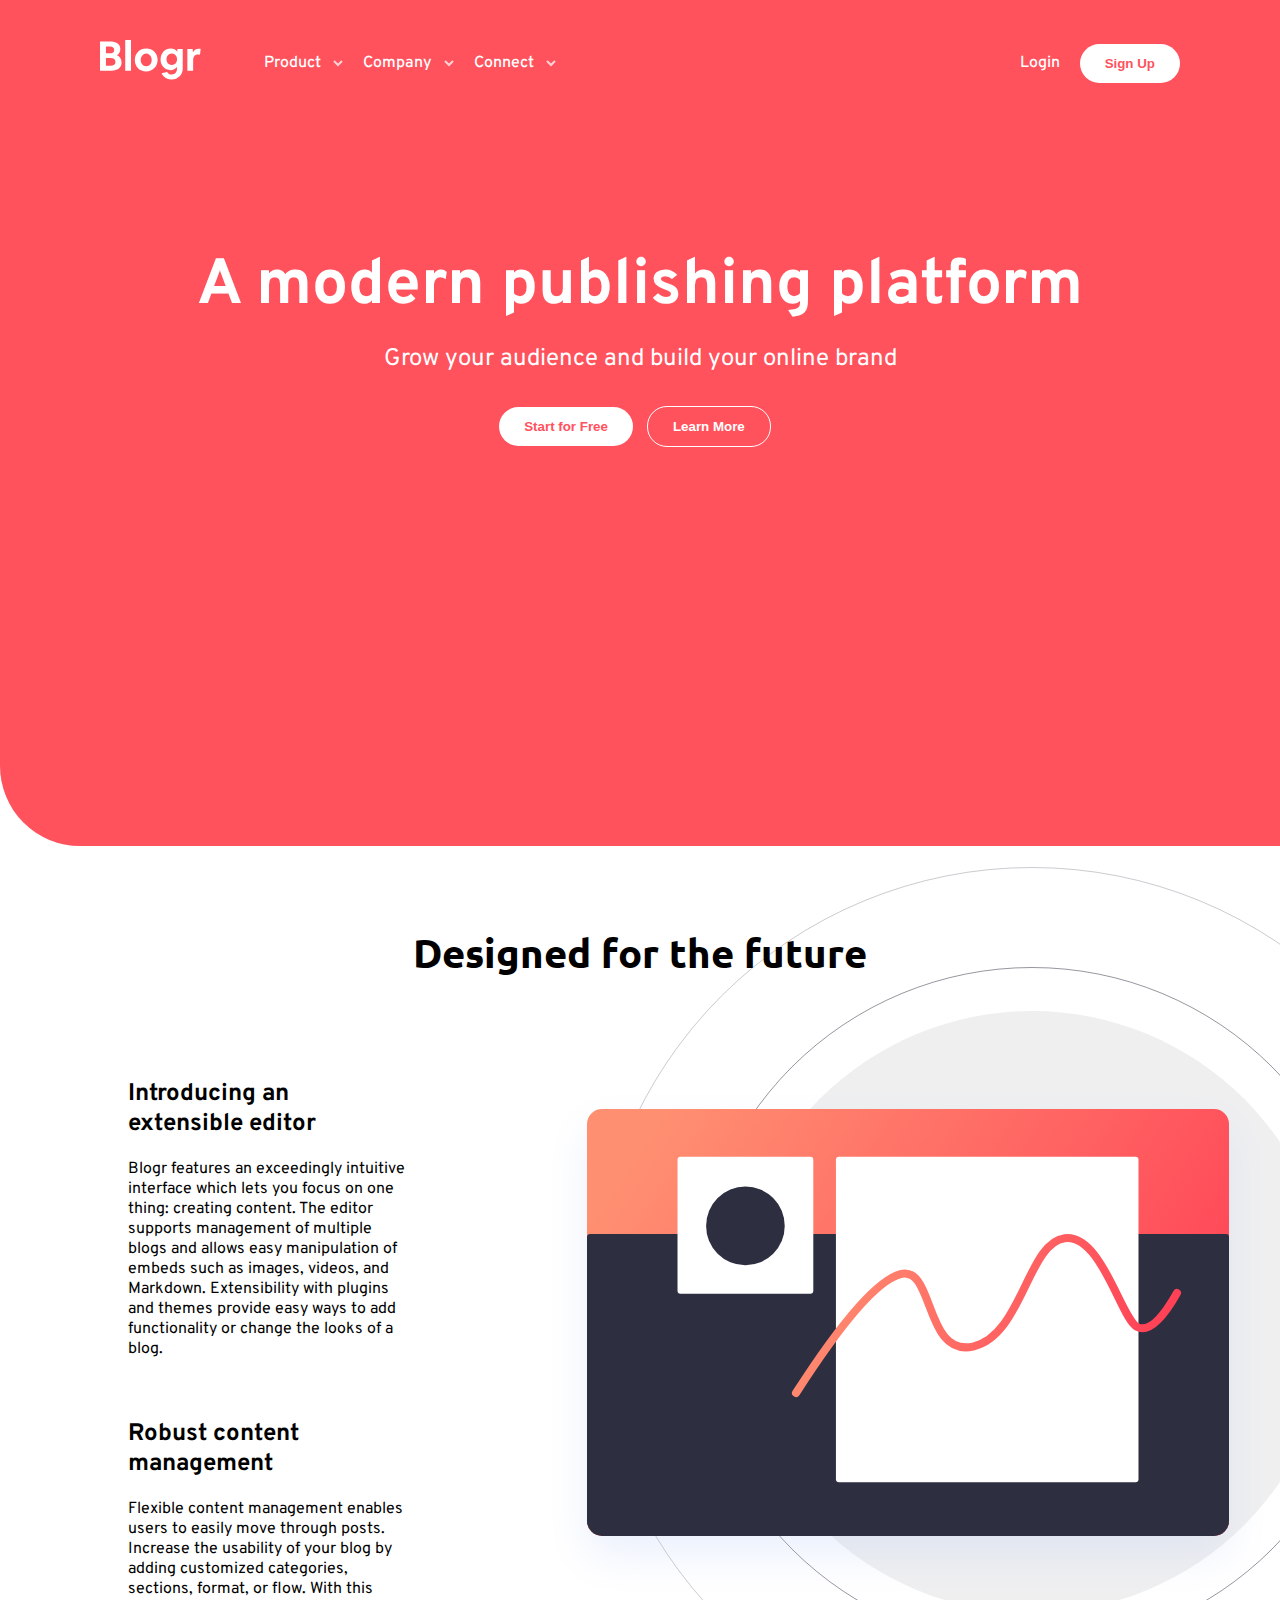
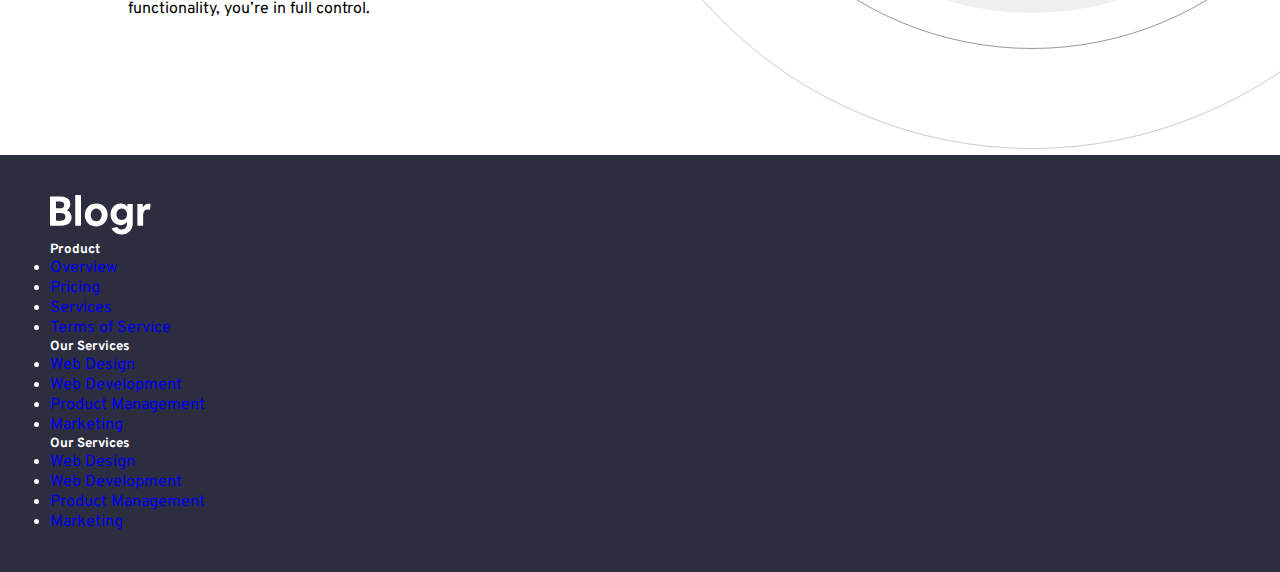
==== home.html @ 07441220 "Initial commit" ====
<!DOCTYPE html>
<html lang="en">

<head>
    <meta charset="UTF-8">
    <meta name="viewport" content="width=device-width, initial-scale=1.0">
    <title>Document</title>
    <link rel="stylesheet" href="style.css">
</head>

<body>

    <div class="hero-img">

        <!-- Navbar  -->
        <header class="header">
            <nav class="container">
                <div class="nav">
                    <!-- logo -->
                    <div class="logo">
                        <img src="./images/logo.svg" alt="Logo" class="logo-img">
                    </div>

                    <!-- Navigation links -->
                    <div class="nav-links">
                        <ul class="nav-list">
                            <li class="nav-item">Product <img src="./images/icon-arrow-light.svg" alt="Arrow"></li>
                            <li class="nav-item">Company <img src="./images/icon-arrow-light.svg" alt="Arrow"></li>
                            <li class="nav-item">Connect <img src="./images/icon-arrow-light.svg" alt="Arrow"></li>
                        </ul>
                    </div>

                    <!-- Auth button -->
                    <div class="auth-btn">
                        <p class="login-text">Login</p>
                        <button class="btn" type="submit">Sign Up</button>
                    </div>
                </div>
            </nav>
        </header>

        <!-- Hero Section -->
        <section class="section">
            <div class="hero">
                <div class="container">
                    <div class="hero-part">
                        <h1> A modern publishing platform</h1>
                        <p>Grow your audience and build your online brand</p>
                    </div>
                    <div class="btn-hero">
                        <button class="btn" type="submit">Start for Free</button>
                        <button class="btn-learn" type="submit">Learn More</button>
                    </div>
                </div>
            </div>
        </section>
    </div>

    <!-- Design Section -->
    <section class="section">
        <div class="design">
            <div class="">
                <div class="design-main">
                    <h1>Designed for the future</h1>
                    <div class="design-part">
                        <div class="design-left">
                            <h2>Introducing an extensible editor</h2>
                            <p> Blogr features an exceedingly intuitive interface which lets you focus on one thing:
                                creating content.
                                The editor supports management of multiple blogs and allows easy manipulation of embeds
                                such
                                as images,
                                videos, and Markdown. Extensibility with plugins and themes provide easy ways to add
                                functionality or
                                change the looks of a blog.</p>
                            <br>
                            <br>
                            <h2>Robust content management</h2>
                            <p>Flexible content management enables users to easily move through posts. Increase the
                                usability of your blog
                                by adding customized categories, sections, format, or flow. With this functionality,
                                you’re
                                in full control.</p>
                        </div>

                        <div class="design-right">
                            <img src="./images/illustration-editor-desktop.svg" alt="">
                        </div>
                    </div>
                </div>
            </div>
        </div>
    </section>


    <!-- footer section -->
    <footer class="footer">
        <div class="container">
          <div class="row">
            <div class="footer-brand">
              <a class="navbar-brand text-white" href="#"><img src="./images/logo.svg" alt="Logo"></a>
            </div>
      
            <div class="footer-links">
              <h5 class="footer-title">Product</h5>
              <ul class="footer-list">
                <li><a href="#" class="footer-link">Overview</a></li>
                <li><a href="#" class="footer-link">Pricing</a></li>
                <li><a href="#" class="footer-link">Services</a></li>
                <li><a href="#" class="footer-link">Terms of Service</a></li>
              </ul>
            </div>
      
            <div class="footer-services">
              <h5 class="footer-title">Our Services</h5>
              <ul class="footer-list">
                <li><a href="#" class="footer-link">Web Design</a></li>
                <li><a href="#" class="footer-link">Web Development</a></li>
                <li><a href="#" class="footer-link">Product Management</a></li>
                <li><a href="#" class="footer-link">Marketing</a></li>
              </ul>
            </div>

            <div class="footer-services">
                <h5 class="footer-title">Our Services</h5>
                <ul class="footer-list">
                  <li><a href="#" class="footer-link">Web Design</a></li>
                  <li><a href="#" class="footer-link">Web Development</a></li>
                  <li><a href="#" class="footer-link">Product Management</a></li>
                  <li><a href="#" class="footer-link">Marketing</a></li>
                </ul>
              </div>
      
          </div>
        </div>
      </footer>
      

</body>

</html>
---- style.css ----
@import url('https://fonts.googleapis.com/css2?family=Overpass:ital,wght@0,100..900;1,100..900&family=Ubuntu:ital,wght@0,300;0,400;0,500;0,700;1,300;1,400;1,500;1,700&display=swap');

* {
    margin: 0;
    padding: 0;
    box-sizing: border-box;
}

:root {

    /* font family */
    --primary-font: "Overpass", serif;
    --secondary-font: "Ubuntu", serif;

    /* Primary colors   */
    --primary-light-red: hsl(356, 100%, 66%);
    /* Light red (CTA text) */
    --secondary-red: hsl(355, 100%, 74%);
    /* Very light red (CTA hover background) */
    --dark-blue: hsl(208, 49%, 24%);
    /* Very dark blue (headings) */

    /* Neutral colors */
    --neutral-white: hsl(0, 0%, 100%);
    /* White (text) */
    --grayish-blue: hsl(240, 2%, 79%);
    /* Grayish blue (footer text) */
    --dark-grayish-blue: hsl(207, 13%, 34%);
    /* Very dark grayish blue (body copy)  */
    --dark-black-blue: hsl(240, 10%, 16%);
    /* Very dark black blue (footer background) */

    /* colors */
    /* Background gradient - Intro/CTA mobile nav */
    --gradient-red: hsl(13, 100%, 72%);
    /* Very light red */
    --gradiant-light-red: hsl(353, 100%, 62%);
    /* Light red */

    /* Background gradient - body */
    --bg-gradiant-gray-blue: hsl(237, 17%, 21%);
    /* Very dark gray blue */
    --bg-gradiant-desaturated-blue: hsl(237, 23%, 32%);
    /* Very dark desaturated blue */

}

html,
body {
    font-family: var(--primary-font);
}

.hero-img {
    background-image: url(./images/bg-pattern-intro-desktop.svg);
    background-repeat: no-repeat;
    background-position: center;
    background-size: cover;
}

.header {
    background-color: var(--primary-light-red);
}

.container {
    padding: 40px 50px;
}


.nav {
    display: flex;
    justify-content: space-between;
    align-items: center;
    padding: 0 50px;
}


.logo-img {
    height: 40px;
}


.nav-links {
    display: flex;
    align-items: center;
    margin-left: -25rem;
}

.nav-list {
    display: flex;
    list-style: none;
    gap: 20px;
    color: var(--neutral-white);
}

.nav-item {
    position: relative;
    font-size: 16px;
    font-weight: 500;
    cursor: pointer;
    padding: 10px 0;
}

.nav-item img {
    margin-left: 8px;
    transition: transform 0.3s ease;
}

.nav-item:hover img {
    transform: rotate(180deg);
}

.nav-item:hover {
    color: var(--secondary-red);
}


.auth-btn {
    display: flex;
    align-items: center;
    gap: 20px;
}

.login-text {
    font-size: 1rem;
    font-weight: 500;
    cursor: pointer;
    color: var(--neutral-white);
}

.btn {
    padding: 12px 25px;
    background-color: var(--neutral-white);
    color: var(--primary-light-red);
    border: none;
    border-radius: 20px;
    font-weight: 600;
    cursor: pointer;
    transition: background-color 0.3s ease;
}

.btn:hover {
    background-color: var(--secondary-red);
}


/* Hero section */

.hero {
    width: 100vw;
    height: 80vh;
    background-color: var(--primary-light-red);
    padding-top: 5rem;
    border-bottom-left-radius: 5rem;
    text-align: center;
}

.hero-part {
    color: var(--neutral-white);
}

.hero-part h1 {
    font-size: 4rem;
}

.hero-part p {
    margin-top: 1rem;
    font-size: 1.5rem;
}

.btn-hero {
    margin-top: 2rem;
}

.btn-learn {
    padding: 12px 25px;
    margin: 0 10px;
    background-color: var(--primary-light-red);
    color: var(--neutral-white);
    border: 1px solid var(--neutral-white);
    border-radius: 20px;
    font-weight: 600;
    cursor: pointer;
    transition: background-color 0.3s ease;
}

.btn-learn:hover {
    background-color: var(--neutral-white);
    color: var(--primary-light-red);
}



/* Design Section  */

.design-main {
    position: relative;
}

.design-main h1 {
    text-align: center;
    font-family: var(--secondary-font);
    margin-top: 5rem;
    font-size: 2.5rem;
}

.design-part {
    display: flex;
    gap: 10px;
}

.design-left {
    padding: 0 8rem;
    margin-top: 5rem;
}

.design-left h2 {
    margin: 20px 0;
}



.design-right img {
    max-width: 100vw;
    max-height: 100vh;
    margin-top: -7rem;
    margin-right: -12rem;
}

.footer{
    color: var(--neutral-white);
    background-color: var(--bg-gradiant-gray-blue);
}

.footer-link {
    transition: color 0.3s ease;
    text-decoration: none;
}

.footer-link:hover {
    /* color: blueviolet; */
    text-decoration: underline;
    font-weight: 700;
}


.social-icon {
    font-size: 1.5rem;
    transition: transform 0.3s ease-in-out;
}

.social-icon:hover {
    color: blueviolet;
    transform: scale(1.1);
}

@media (max-width:1100px) {
    .nav-links {
        margin-left: -5rem;
    }

}

@media (max-width: 768px) {
    .nav {
        flex-direction: column;
        align-items: flex-start;
        padding: 20px;
    }

    .nav-list {
        flex-direction: column;
        gap: 10px;
        margin-bottom: 20px;
    }

    .nav-links {
        margin-left: 0;
    }

    .auth-btn {
        width: 100%;
        justify-content: space-between;
        margin-top: 20px;
    }

    .btn {
        width: 100%;
        padding: 12px 0;
    }
}
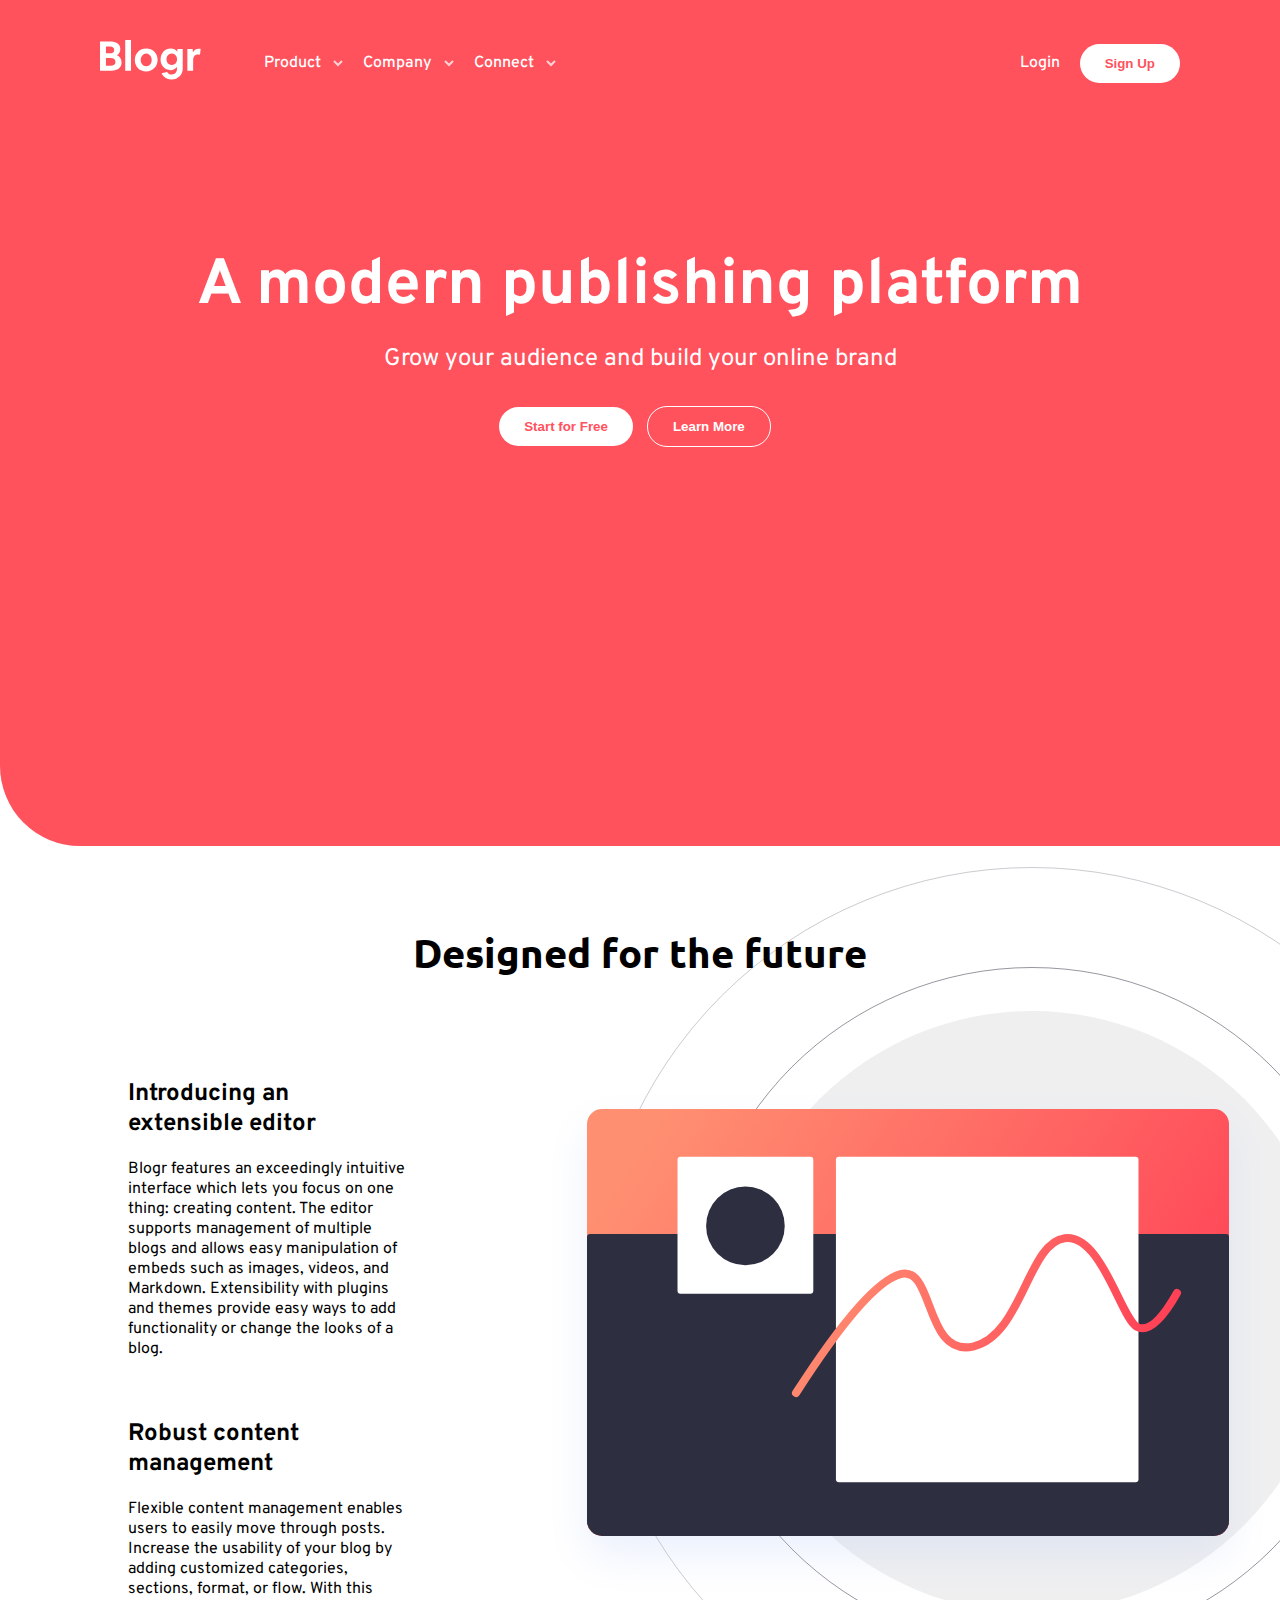
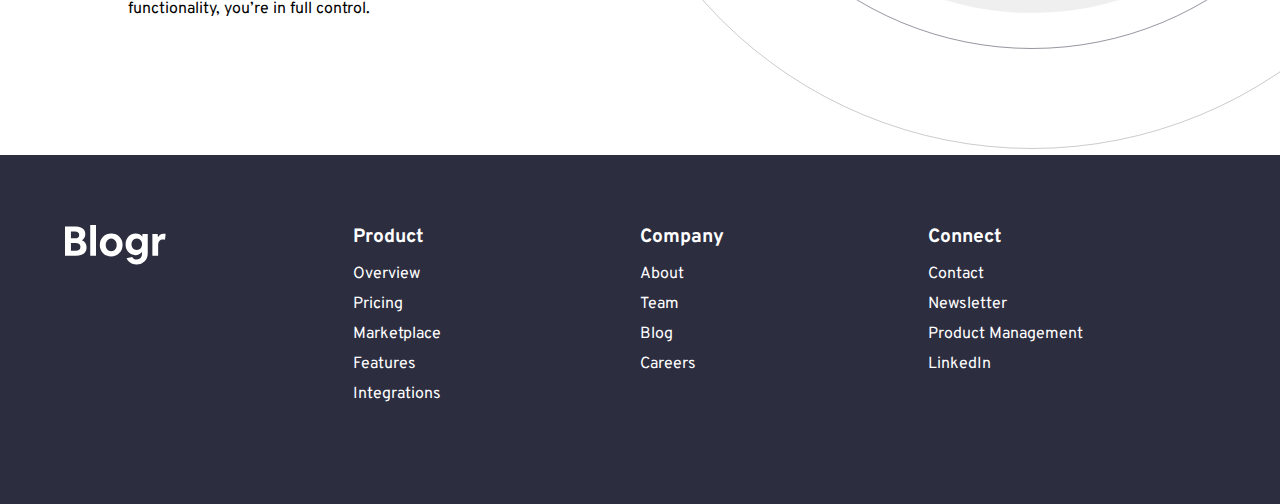
==== commit 7aabaeb1: "first commit" ====
--- a/home.html
+++ b/home.html
@@ -96,45 +96,46 @@
     <!-- footer section -->
     <footer class="footer">
         <div class="container">
-          <div class="row">
-            <div class="footer-brand">
-              <a class="navbar-brand text-white" href="#"><img src="./images/logo.svg" alt="Logo"></a>
+            <div class="row">
+                <div class="footer-brand">
+                    <a class="navbar-brand text-white" href="#"><img src="./images/logo.svg" alt="Logo"></a>
+                </div>
+
+                <div class="footer-links">
+                    <h5 class="footer-title">Product</h5>
+                    <ul class="footer-list">
+                        <li><a href="#" class="footer-link">Overview</a></li>
+                        <li><a href="#" class="footer-link">Pricing</a></li>
+                        <li><a href="#" class="footer-link">Marketplace</a></li>
+                        <li><a href="#" class="footer-link">Features</a></li>
+                        <li><a href="#" class="footer-link">Integrations</a></li>
+                    </ul>
+                </div>
+
+                <div class="footer-company">
+                    <h5 class="footer-title">Company</h5>
+                    <ul class="footer-list">
+                        <li><a href="#" class="footer-link">About</a></li>
+                        <li><a href="#" class="footer-link">Team</a></li>
+                        <li><a href="#" class="footer-link">Blog</a></li>
+                        <li><a href="#" class="footer-link">Careers</a></li>
+                    </ul>
+                </div>
+
+                <div class="footer-connect">
+                    <h5 class="footer-title">Connect</h5>
+                    <ul class="footer-list">
+                        <li><a href="#" class="footer-link">Contact</a></li>
+                        <li><a href="#" class="footer-link">Newsletter</a></li>
+                        <li><a href="#" class="footer-link">Product Management</a></li>
+                        <li><a href="#" class="footer-link">LinkedIn</a></li>
+                    </ul>
+                </div>
+
             </div>
-      
-            <div class="footer-links">
-              <h5 class="footer-title">Product</h5>
-              <ul class="footer-list">
-                <li><a href="#" class="footer-link">Overview</a></li>
-                <li><a href="#" class="footer-link">Pricing</a></li>
-                <li><a href="#" class="footer-link">Services</a></li>
-                <li><a href="#" class="footer-link">Terms of Service</a></li>
-              </ul>
-            </div>
-      
-            <div class="footer-services">
-              <h5 class="footer-title">Our Services</h5>
-              <ul class="footer-list">
-                <li><a href="#" class="footer-link">Web Design</a></li>
-                <li><a href="#" class="footer-link">Web Development</a></li>
-                <li><a href="#" class="footer-link">Product Management</a></li>
-                <li><a href="#" class="footer-link">Marketing</a></li>
-              </ul>
-            </div>
+        </div>
+    </footer>
 
-            <div class="footer-services">
-                <h5 class="footer-title">Our Services</h5>
-                <ul class="footer-list">
-                  <li><a href="#" class="footer-link">Web Design</a></li>
-                  <li><a href="#" class="footer-link">Web Development</a></li>
-                  <li><a href="#" class="footer-link">Product Management</a></li>
-                  <li><a href="#" class="footer-link">Marketing</a></li>
-                </ul>
-              </div>
-      
-          </div>
-        </div>
-      </footer>
-      
 
 </body>
 
--- a/style.css
+++ b/style.css
@@ -217,8 +217,6 @@
     margin: 20px 0;
 }
 
-
-
 .design-right img {
     max-width: 100vw;
     max-height: 100vh;
@@ -226,33 +224,59 @@
     margin-right: -12rem;
 }
 
-.footer{
+
+
+.footer {
     color: var(--neutral-white);
     background-color: var(--bg-gradiant-gray-blue);
-}
-
-.footer-link {
-    transition: color 0.3s ease;
+    padding: 30px 15px;
+  }
+  
+  .row {
+    display: flex;
+    flex-wrap: wrap;
+    justify-content: space-between;
+  }
+  
+  .footer-brand {
+    flex: 1;
+    margin-bottom: 20px;
+  }
+  
+  .footer-links,
+  .footer-connect,
+  .footer-company{
+    flex: 1;
+    margin-bottom: 20px;
+}
+  
+  .footer-title {
+    font-size: 1.2rem;
+    font-weight: bold;
+    margin-bottom: 15px;
+  }
+  
+  .footer-list {
+    list-style: none;
+    padding: 0;
+  }
+  
+  .footer-list li {
+    margin: 10px 0;
+  }
+  
+  .footer-link {
+    color: var(--neutral-white);
     text-decoration: none;
-}
-
-.footer-link:hover {
-    /* color: blueviolet; */
-    text-decoration: underline;
-    font-weight: 700;
-}
-
-
-.social-icon {
-    font-size: 1.5rem;
-    transition: transform 0.3s ease-in-out;
-}
-
-.social-icon:hover {
-    color: blueviolet;
-    transform: scale(1.1);
-}
-
+    transition: color 0.3s ease, font-weight 0.3s ease, text-decoration 0.3s ease;
+  }
+  
+  .footer-link:hover {
+    color: var(--hover-color);
+    font-weight: bold;
+    text-decoration: var(--link-hover-decoration);
+  }
+  
 @media (max-width:1100px) {
     .nav-links {
         margin-left: -5rem;
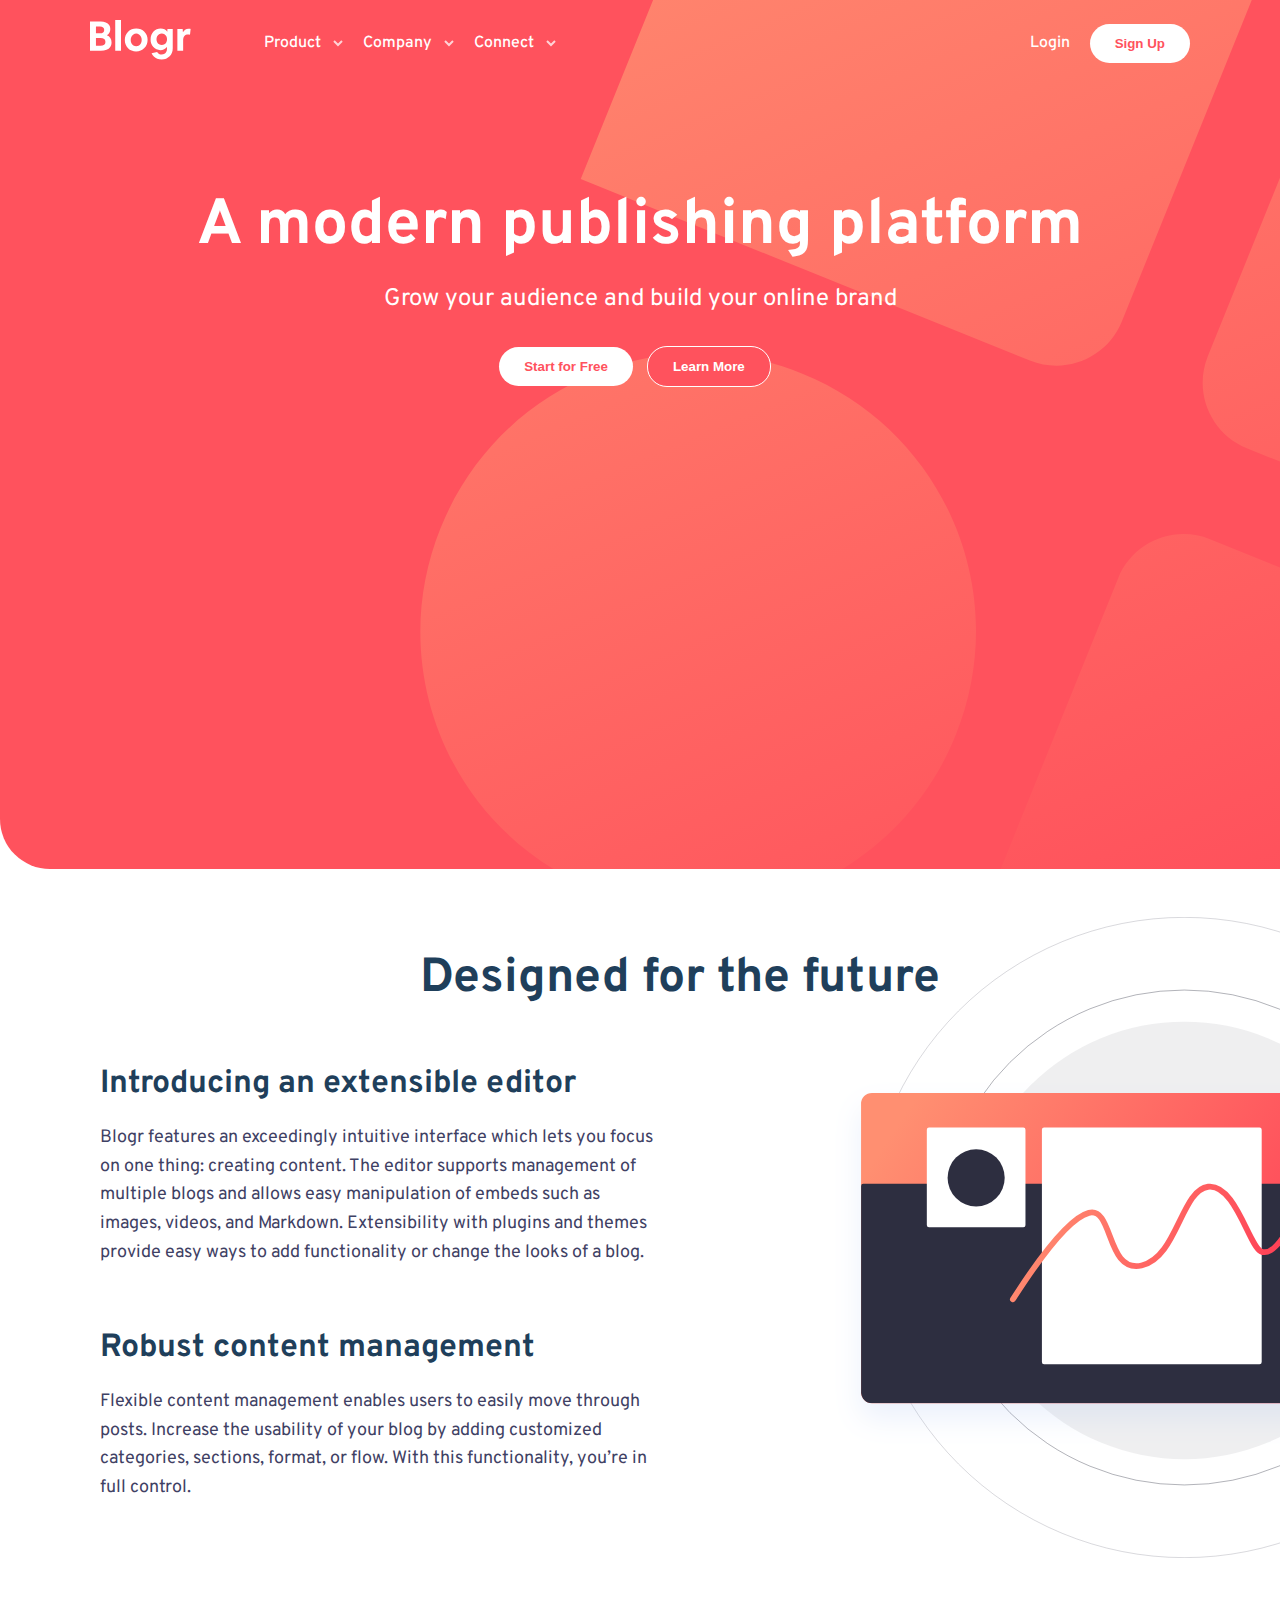
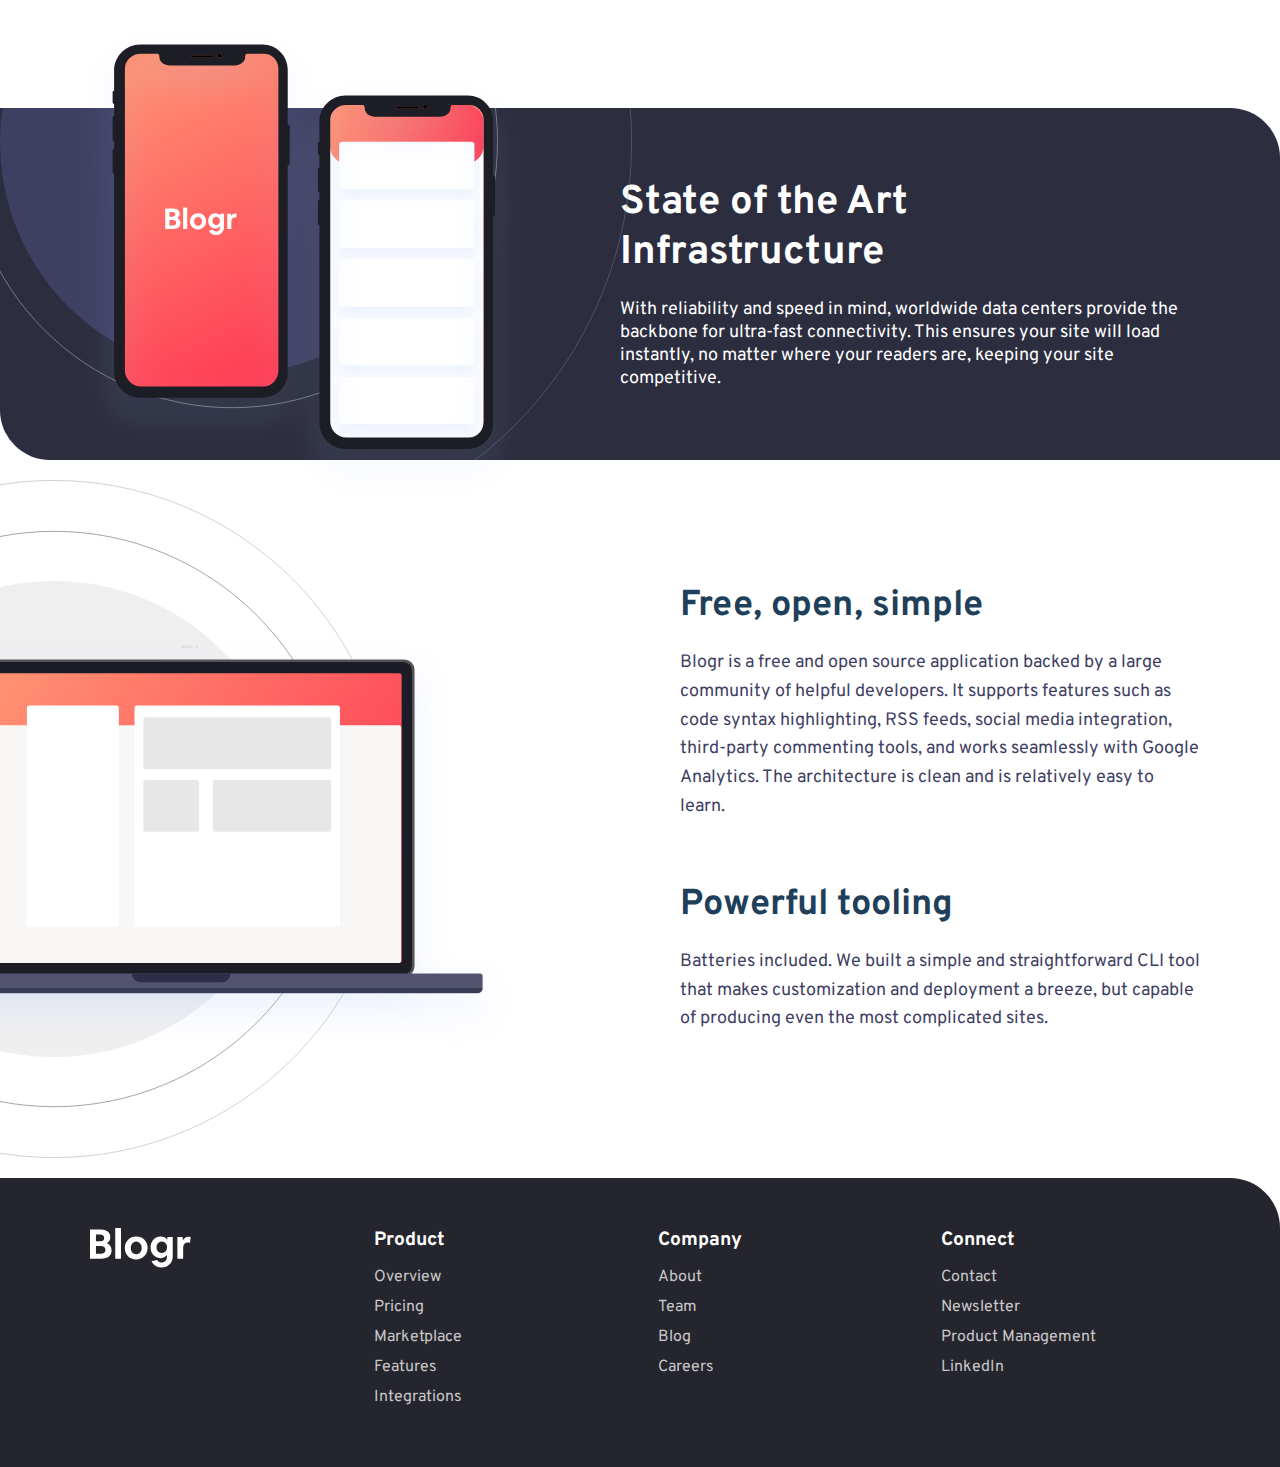
==== commit 64e1d645: "new sections" ====
--- a/home.html
+++ b/home.html
@@ -10,16 +10,18 @@
 
 <body>
 
+
     <div class="hero-img">
 
         <!-- Navbar  -->
         <header class="header">
-            <nav class="container">
+            <nav class="container1">
                 <div class="nav">
                     <!-- logo -->
                     <div class="logo">
                         <img src="./images/logo.svg" alt="Logo" class="logo-img">
                     </div>
+
 
                     <!-- Navigation links -->
                     <div class="nav-links">
@@ -35,6 +37,17 @@
                         <p class="login-text">Login</p>
                         <button class="btn" type="submit">Sign Up</button>
                     </div>
+
+
+                </div>
+                 <!-- Menu icon -->
+                 <div class="hamburger">
+                    <div class="hamburger-logo">
+                        <img src="./images/logo.svg" alt="">
+                    </div>
+                    <div class="hamburger-icon">
+                        <img src="./images/icon-hamburger.svg" alt="">
+                    </div>
                 </div>
             </nav>
         </header>
@@ -42,9 +55,9 @@
         <!-- Hero Section -->
         <section class="section">
             <div class="hero">
-                <div class="container">
+                <div class="container1">
                     <div class="hero-part">
-                        <h1> A modern publishing platform</h1>
+                        <h1>A modern publishing platform</h1>
                         <p>Grow your audience and build your online brand</p>
                     </div>
                     <div class="btn-hero">
@@ -59,7 +72,7 @@
     <!-- Design Section -->
     <section class="section">
         <div class="design">
-            <div class="">
+            <div class="container2">
                 <div class="design-main">
                     <h1>Designed for the future</h1>
                     <div class="design-part">
@@ -86,17 +99,75 @@
                         <div class="design-right">
                             <img src="./images/illustration-editor-desktop.svg" alt="">
                         </div>
+
                     </div>
                 </div>
             </div>
         </div>
     </section>
 
+    <!-- Infra Section -->
+    <section class="section-infra">
+        <div class="infra">
+            <div class="container">
+                <div class="infra-part">
+                    <div class="infra-img2">
+                        <img src="./images/illustration-phones.svg" alt="">
+                    </div>
+                    <div class="infra-left">
+                        <div class="infra-img1">
+                            <img src="./images/bg-pattern-circles.svg" alt="">
+                        </div>
+                    </div>
+                    <div class="infra-right">
+                        <h1>State of the Art Infrastructure</h1>
+                        <p>With reliability and speed in mind, worldwide data centers provide the backbone for
+                            ultra-fast
+                            connectivity. This ensures your site will load instantly, no matter where your readers are,
+                            keeping your site competitive.</p>
+                    </div>
+                </div>
+            </div>
+        </div>
+    </section>
+
+    <!-- design 2 -->
+    <section class="section">
+        <div class="design1">
+            <div class="container1">
+                <div class="design-main1">
+                    <!-- <h1>Designed for the future</h1> -->
+                    <div class="design-part1">
+
+                        <div class="design-left1">
+                            <img src="./images/illustration-laptop-desktop.svg" alt="">
+                        </div>
+
+                        <div class="design-right1">
+                            <h2>Free, open, simple</h2>
+                            <p>Blogr is a free and open source application backed by a large community of helpful
+                                developers. It supports
+                                features such as code syntax highlighting, RSS feeds, social media integration,
+                                third-party commenting tools,
+                                and works seamlessly with Google Analytics. The architecture is clean and is relatively
+                                easy to learn.</p>
+                            <br>
+                            <br>
+                            <h2>Powerful tooling</h2>
+                            <p>Batteries included. We built a simple and straightforward CLI tool that makes
+                                customization and deployment a breeze, but
+                                capable of producing even the most complicated sites.</p>
+                        </div>
+                    </div>
+                </div>
+            </div>
+        </div>
+    </section>
 
     <!-- footer section -->
     <footer class="footer">
-        <div class="container">
-            <div class="row">
+        <div class="container1">
+            <div class="footer-part">
                 <div class="footer-brand">
                     <a class="navbar-brand text-white" href="#"><img src="./images/logo.svg" alt="Logo"></a>
                 </div>
--- a/style.css
+++ b/style.css
@@ -48,21 +48,25 @@
 html,
 body {
     font-family: var(--primary-font);
+    font-size: 16px;
 }
 
 .hero-img {
     background-image: url(./images/bg-pattern-intro-desktop.svg);
     background-repeat: no-repeat;
-    background-position: center;
-    background-size: cover;
-}
-
-.header {
+    background-position: left;
+    background-attachment: fixed;
+    background-size: 140rem;
     background-color: var(--primary-light-red);
-}
-
-.container {
-    padding: 40px 50px;
+    border-bottom-left-radius: 50px;
+}
+
+
+/* ------------------ Navbar ----------------- */
+
+
+.container1 {
+    padding: 20px 40px;
 }
 
 
@@ -110,7 +114,7 @@
 }
 
 .nav-item:hover {
-    color: var(--secondary-red);
+    text-decoration: underline;
 }
 
 
@@ -125,6 +129,10 @@
     font-weight: 500;
     cursor: pointer;
     color: var(--neutral-white);
+}
+
+.login-text:hover {
+    text-decoration: underline;
 }
 
 .btn {
@@ -140,17 +148,16 @@
 
 .btn:hover {
     background-color: var(--secondary-red);
-}
-
-
-/* Hero section */
+    color: var(--neutral-white);
+}
+
+
+/* ------------------ Hero section --------------------- */
 
 .hero {
     width: 100vw;
-    height: 80vh;
-    background-color: var(--primary-light-red);
+    height: 87vh;
     padding-top: 5rem;
-    border-bottom-left-radius: 5rem;
     text-align: center;
 }
 
@@ -190,105 +197,379 @@
 
 
 
-/* Design Section  */
+/* --------------- Design Section ----------------- */
+
+.container2 {
+    width: 100%;
+}
+
 
 .design-main {
+    text-align: center;
+    padding: 80px 0px 150px 80px;
+}
+
+.design-main h1 {
+    font-size: 3rem;
+    margin-bottom: 20px;
+    color: var(--dark-blue);
+}
+
+.design-part {
+    display: flex;
+    justify-content: space-between;
+    align-items: center;
     position: relative;
-}
-
-.design-main h1 {
-    text-align: center;
-    font-family: var(--secondary-font);
-    margin-top: 5rem;
+    flex-wrap: wrap;
+    gap: 40px;
+}
+
+
+.design-left {
+    flex: 1;
+    max-width: 600px;
+    padding: 20px;
+    text-align: left;
+
+}
+
+.design-left h2 {
+    font-size: 2rem;
+    margin-bottom: 20px;
+    color: var(--dark-blue);
+}
+
+.design-left p {
+    font-size: 1.125rem;
+    color: var(--bg-gradiant-desaturated-blue);
+    line-height: 1.6;
+    margin-bottom: 20px;
+}
+
+
+.design-right {
+    position: relative;
+    flex: 1;
+    max-width: 600px;
+    overflow: hidden;
+    display: flex;
+    justify-content: flex-end;
+    height: 100%;
+    margin-top: -7rem;
+}
+
+.design-right img {
+    position: relative;
+    right: -40%;
+    width: 120%;
+    height: auto;
+}
+
+
+/* ------------ Infra Section ------------ */
+
+.section-infra {
+    position: relative;
+}
+
+.infra {
+    background-color: var(--bg-gradiant-gray-blue);
+    overflow: hidden;
+    display: flex;
+    justify-content: center;
+    align-items: center;
+    flex-direction: column;
+    border-top-right-radius: 50px;
+    border-bottom-left-radius: 50px;
+
+}
+
+.container {
+    width: 100%;
+    max-width: 1200px;
+    padding: 50px 40px;
+}
+
+.infra-part {
+    display: flex;
+    justify-content: space-between;
+    align-items: center;
+    flex-wrap: wrap;
+    gap: 20px;
+}
+
+
+.infra-left {
+    position: relative;
+    width: 100vw;
+    max-width: 450px;
+}
+
+.infra-img1 {
+    position: absolute;
+    top: 0;
+    left: 0;
+    width: 800px;
+    margin-left: -15.5rem;
+    margin-top: -34rem;
+    z-index: 0;
+}
+
+.infra-img2 {
+    position: absolute;
+    top: 0;
+    left: 1;
+    width: 35%;
+    height: 50%;
+    margin-top: -5rem;
+    z-index: 10;
+}
+
+.infra-img1 img {
+    width: 100%;
+    height: auto;
+    object-fit: cover;
+}
+
+.infra-img2 img {
+    width: 100%;
+    height: auto;
+    object-fit: contain;
+}
+
+
+.infra-right {
+    flex: 1;
+    padding: 20px;
+    max-width: 600px;
+    color: var(--neutral-white);
+}
+
+.infra-right h1 {
     font-size: 2.5rem;
-}
-
-.design-part {
-    display: flex;
-    gap: 10px;
-}
-
-.design-left {
-    padding: 0 8rem;
-    margin-top: 5rem;
-}
-
-.design-left h2 {
-    margin: 20px 0;
-}
-
-.design-right img {
-    max-width: 100vw;
-    max-height: 100vh;
-    margin-top: -7rem;
-    margin-right: -12rem;
-}
-
-
-
+    margin-bottom: 20px;
+}
+
+.infra-right p {
+    font-size: 1.125rem;
+}
+
+
+
+.design-main1 {
+    display: flex;
+    justify-content: center;
+    align-items: center;
+    flex-direction: column;
+}
+
+.design-part1 {
+    display: flex;
+    justify-content: space-between;
+    align-items: center;
+    flex-wrap: wrap;
+}
+
+
+.design-left1 {
+    width: 100%;
+    max-width: 600px;
+    display: flex;
+    justify-content: center;
+}
+
+.design-left1 img {
+    position: relative;
+    left: -34%;
+    width: 140%;
+    height: auto;
+}
+
+
+.design-right1 {
+    flex: 1;
+    max-width: 600px;
+    padding: 40px;
+}
+
+.design-right1 h2 {
+    font-size: 2.25rem;
+    margin-bottom: 20px;
+    color: var(--dark-blue);
+}
+
+.design-right1 p {
+    font-size: 1.125rem;
+    color: var(--bg-gradiant-desaturated-blue);
+    line-height: 1.6;
+    margin-bottom: 20px;
+}
+
+
+
+/* --------------- footer part ------------- */
 .footer {
-    color: var(--neutral-white);
-    background-color: var(--bg-gradiant-gray-blue);
+    color: var(--grayish-blue);
+    background-color: var(--dark-black-blue);
     padding: 30px 15px;
-  }
-  
-  .row {
+    padding-left: 50px;
+    border-top-right-radius: 50px;
+}
+
+.footer-part {
     display: flex;
     flex-wrap: wrap;
     justify-content: space-between;
-  }
-  
-  .footer-brand {
+}
+
+.footer-brand {
     flex: 1;
     margin-bottom: 20px;
-  }
-  
-  .footer-links,
-  .footer-connect,
-  .footer-company{
+}
+
+.footer-links,
+.footer-connect,
+.footer-company {
     flex: 1;
-    margin-bottom: 20px;
-}
-  
-  .footer-title {
+}
+
+.footer-title {
     font-size: 1.2rem;
     font-weight: bold;
     margin-bottom: 15px;
-  }
-  
-  .footer-list {
+    color: var(--neutral-white);
+}
+
+.footer-list {
     list-style: none;
     padding: 0;
-  }
-  
-  .footer-list li {
+}
+
+.footer-list li {
     margin: 10px 0;
-  }
-  
-  .footer-link {
+}
+
+.footer-link {
+    color: var(--grayish-blue);
+    text-decoration: none;
+    transition: color 0.3s ease, scale 0.3s ease;
+}
+
+.footer-link:hover {
     color: var(--neutral-white);
-    text-decoration: none;
-    transition: color 0.3s ease, font-weight 0.3s ease, text-decoration 0.3s ease;
-  }
-  
-  .footer-link:hover {
-    color: var(--hover-color);
-    font-weight: bold;
-    text-decoration: var(--link-hover-decoration);
-  }
-  
-@media (max-width:1100px) {
+    scale: 1.1;
+}
+
+
+.hamburger {
+    display: none;
+}
+
+
+/* --------------- Responsive Design ----------------- */
+
+
+@media (max-width:1200px) {
     .nav-links {
         margin-left: -5rem;
     }
 
-}
+
+
+    .design-main {
+        padding-left: 0;
+
+    }
+
+    .design-part {
+        flex-direction: column-reverse;
+        align-items: center;
+    }
+
+    .design-left {
+        max-width: 90%;
+        text-align: center;
+    }
+
+    .design-right {
+        max-width: 90%;
+        margin-top: 20px;
+        text-align: center;
+        justify-content: center;
+        height: auto;
+    }
+
+    .design-right img {
+        position: relative;
+        right: 0;
+        width: 100%;
+        height: auto;
+    }
+
+
+    .infra-part {
+        flex-direction: column;
+        align-items: center;
+    }
+
+    .infra-left {
+        max-width: 100%;
+        margin-bottom: 20px;
+    }
+
+    .infra-right {
+        max-width: 100%;
+        padding: 20px;
+    }
+
+
+
+    .design-part1 {
+        flex-direction: column;
+        align-items: center;
+    }
+
+    .design-left1 {
+        max-width: 80%;
+        margin-bottom: 20px;
+    }
+
+    .design-right1 {
+        max-width: 90%;
+        text-align: center;
+    }
+
+    .design-right1 h2 {
+        font-size: 2rem;
+    }
+
+    .design-right1 p {
+        font-size: 1rem;
+    }
+
+
+
+
+
+}
+
 
 @media (max-width: 768px) {
-    .nav {
-        flex-direction: column;
-        align-items: flex-start;
+  
+    .nav-links,
+    .auth-btn,.logo-img {
+        display: none;
+    }
+
+    .hamburger {
+        display: flex;
+        justify-content: space-between;
         padding: 20px;
+        cursor: pointer;
+    }
+
+    .hamburger-icon:hover{
+        scale: 0.9;
     }
 
     .nav-list {
@@ -311,4 +592,176 @@
         width: 100%;
         padding: 12px 0;
     }
+
+    .btn-hero{
+        display: flex;
+        justify-content: center;
+    }
+
+    .btn-hero .btn {
+        width: 120px;
+    }
+
+    .design-left h2 {
+        font-size: 1.75rem;
+    }
+
+    .design-left p {
+        font-size: 1rem;
+    }
+
+    .design-part {
+        gap: 30px;
+    }
+
+    .design-left {
+        max-width: 100%;
+    }
+
+    .design-right {
+        max-width: 100%;
+    }
+
+    .design-right img {
+        width: 100%;
+        right: 0;
+        position: relative;
+    }
+
+
+
+    .design-left1 img {
+        max-width: 90%;
+    }
+
+    .design-right1 h2 {
+        font-size: 1.75rem;
+    }
+
+    .design-right1 p {
+        font-size: 1rem;
+    }
+
+    .design-part1 {
+        flex-direction: column;
+        align-items: center;
+        gap: 30px;
+    }
+
+
+    .infra-right h1 {
+        font-size: 2rem;
+    }
+
+    .infra-right p {
+        font-size: 1rem;
+    }
+
+    .infra-img1 img,
+    .infra-img2 img {
+        max-width: 100%;
+        height: auto;
+    }
+
+    .infra-left {
+        max-width: 100%;
+        margin-bottom: 20px;
+    }
+
+    .infra-part {
+        flex-direction: column;
+        align-items: center;
+    }
+
+}
+
+
+@media (max-width:480px) {
+
+  .hero-part h1{
+        font-size: 2.2rem;
+    }
+    
+
+    .container1{
+        padding: 20px 20px;
+    }
+
+    .footer-part {
+        display: grid;
+        grid-template-columns: 1fr;
+        font-weight: 500;
+        text-align: center;
+    }
+
+    .footer-title{
+        font-size:1.5rem;
+    }
+
+    .footer-brand{
+        padding-bottom: 20px;
+    }
+
+    .footer-link{
+        font-size: 1rem;
+        padding-bottom: 20px;
+    }
+
+
+    .design-left h2 {
+        font-size: 1.5rem;
+    }
+
+    .design-left p {
+        font-size: 0.875rem;
+    }
+
+    .design-part {
+        gap: 20px;
+    }
+
+    .design-left {
+        max-width: 100%;
+    }
+
+    .design-right img {
+        width: 100%;
+        right: 0;
+        position: relative;
+    }
+
+
+
+    .design-right1 h2 {
+        font-size: 1.5rem;
+    }
+
+    .design-right1 p {
+        font-size: 0.875rem;
+    }
+
+    .design-part1 {
+        padding: 20px;
+    }
+
+    .design-left1 img {
+        max-width: 100%;
+    }
+
+
+    .infra-right h1 {
+        font-size: 1.5rem;
+    }
+
+    .infra-right p {
+        font-size: 0.875rem;
+    }
+
+    .infra-part {
+        padding: 20px;
+    }
+
+    .infra-left {
+        margin-bottom: 20px;
+    }
 }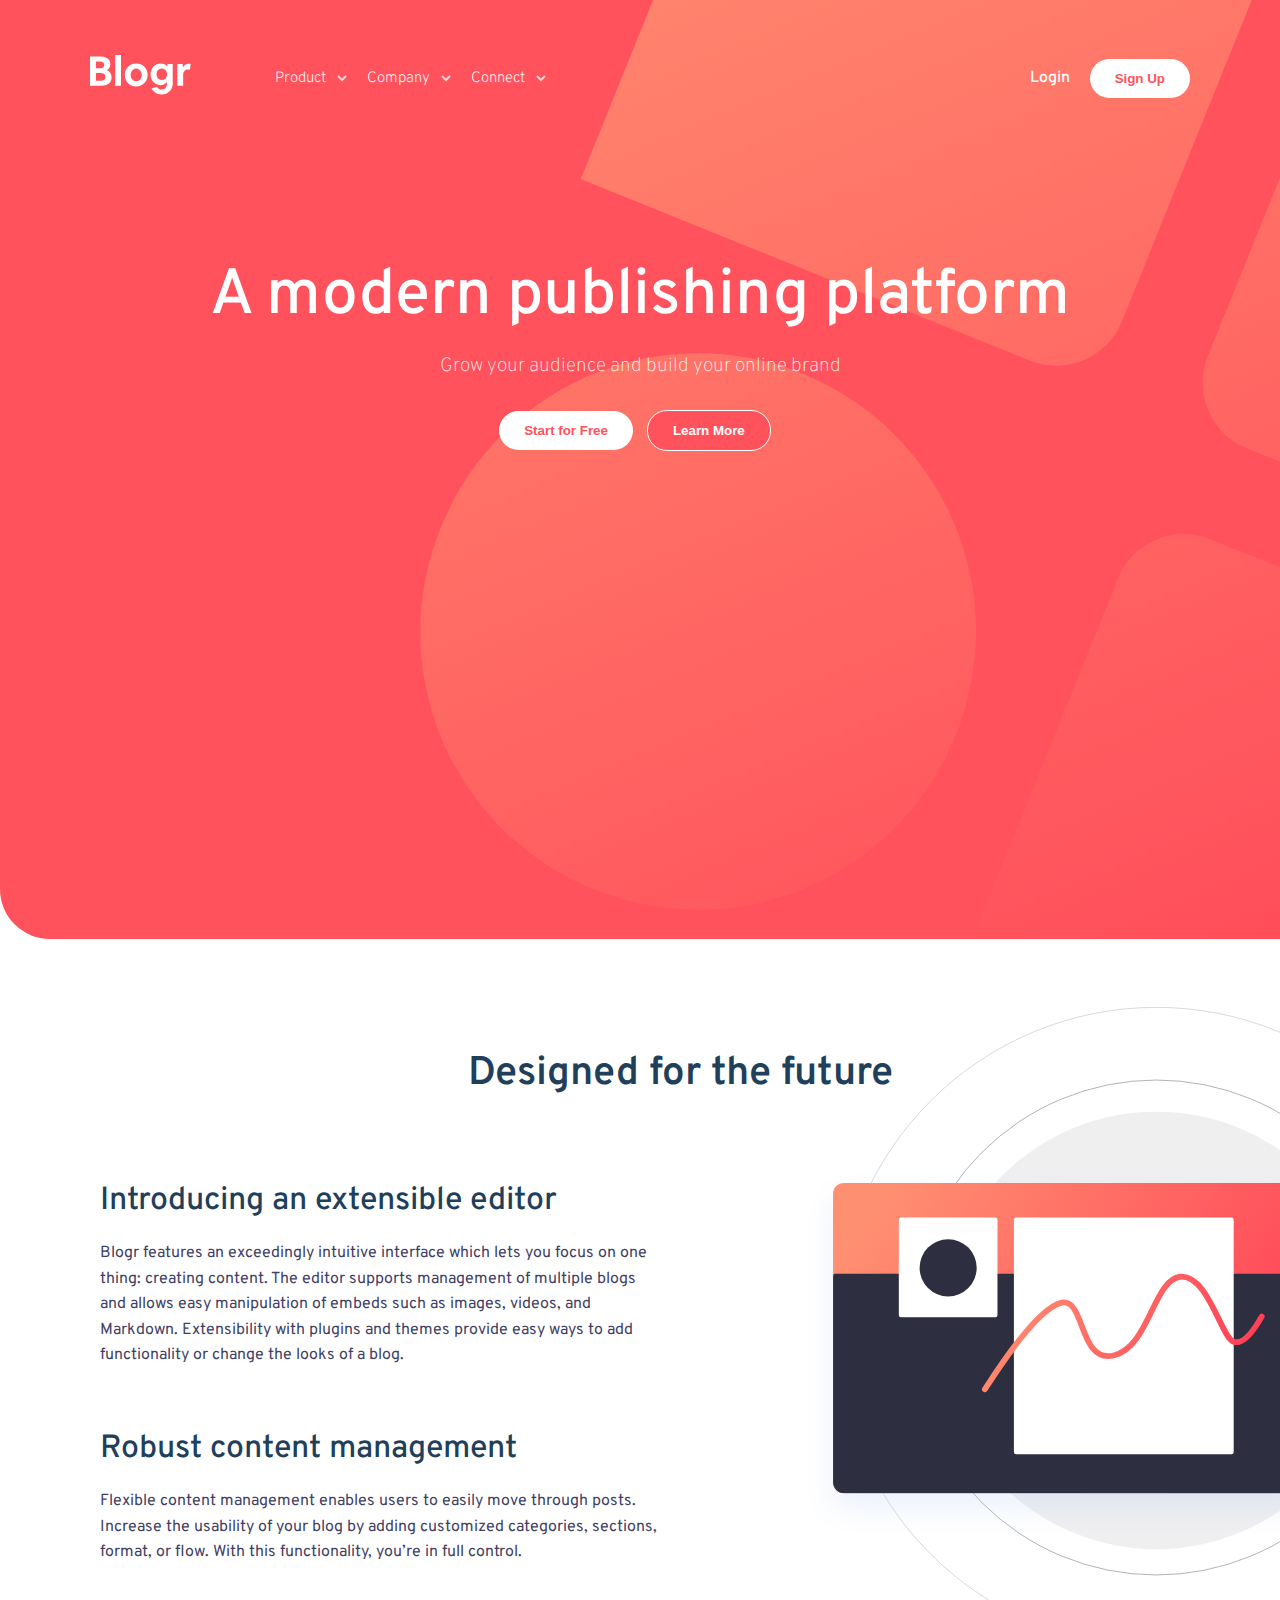
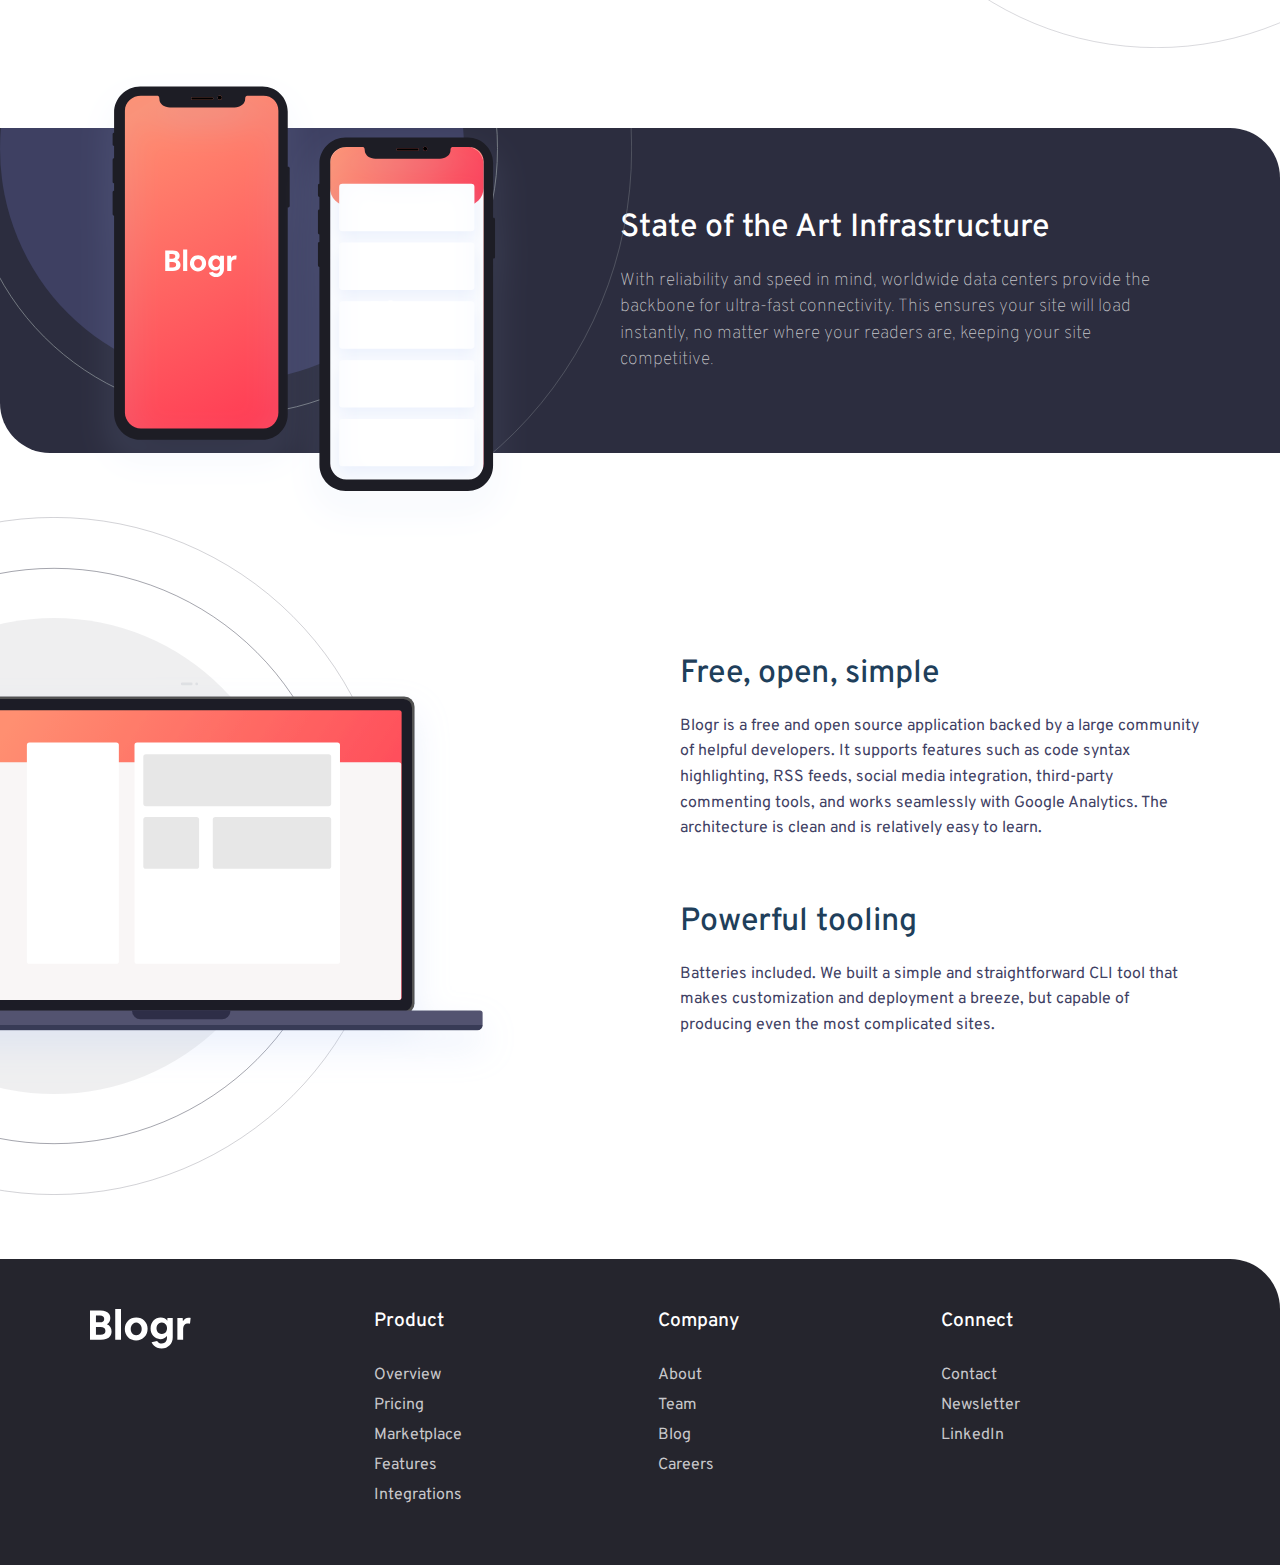
==== commit e604b3f6: "completed" ====
--- a/home.html
+++ b/home.html
@@ -10,13 +10,14 @@
 
 <body>
 
-
+<!-- Navbar and Hero Section -->
     <div class="hero-img">
 
         <!-- Navbar  -->
         <header class="header">
             <nav class="container1">
                 <div class="nav">
+
                     <!-- logo -->
                     <div class="logo">
                         <img src="./images/logo.svg" alt="Logo" class="logo-img">
@@ -53,7 +54,7 @@
         </header>
 
         <!-- Hero Section -->
-        <section class="section">
+        <section>
             <div class="hero">
                 <div class="container1">
                     <div class="hero-part">
@@ -70,12 +71,14 @@
     </div>
 
     <!-- Design Section -->
-    <section class="section">
+    <section>
         <div class="design">
             <div class="container2">
                 <div class="design-main">
                     <h1>Designed for the future</h1>
                     <div class="design-part">
+
+                        <!-- Left Part -->
                         <div class="design-left">
                             <h2>Introducing an extensible editor</h2>
                             <p> Blogr features an exceedingly intuitive interface which lets you focus on one thing:
@@ -96,8 +99,10 @@
                                 in full control.</p>
                         </div>
 
+                        <!-- Right Part -->
                         <div class="design-right">
-                            <img src="./images/illustration-editor-desktop.svg" alt="">
+                            <img class="design-right-desktop" src="./images/illustration-editor-desktop.svg" alt="">
+                            <img class="design-right-mobile" src="./images/illustration-editor-mobile.svg" alt="">
                         </div>
 
                     </div>
@@ -111,6 +116,7 @@
         <div class="infra">
             <div class="container">
                 <div class="infra-part">
+
                     <div class="infra-img2">
                         <img src="./images/illustration-phones.svg" alt="">
                     </div>
@@ -119,6 +125,7 @@
                             <img src="./images/bg-pattern-circles.svg" alt="">
                         </div>
                     </div>
+
                     <div class="infra-right">
                         <h1>State of the Art Infrastructure</h1>
                         <p>With reliability and speed in mind, worldwide data centers provide the backbone for
@@ -131,18 +138,21 @@
         </div>
     </section>
 
-    <!-- design 2 -->
-    <section class="section">
+    <!-- Design1 Section -->
+    <section>
         <div class="design1">
-            <div class="container1">
+            <div class="container2">
                 <div class="design-main1">
-                    <!-- <h1>Designed for the future</h1> -->
+                   
                     <div class="design-part1">
 
+                        <!-- Left Part -->
                         <div class="design-left1">
-                            <img src="./images/illustration-laptop-desktop.svg" alt="">
-                        </div>
-
+                            <img class="design-left1-desktop" src="./images/illustration-laptop-desktop.svg" alt="">
+                            <img class="design-left1-mobile" src="./images/illustration-laptop-mobile.svg" alt="">
+                        </div>
+
+                        <!-- Right Part -->
                         <div class="design-right1">
                             <h2>Free, open, simple</h2>
                             <p>Blogr is a free and open source application backed by a large community of helpful
@@ -158,6 +168,7 @@
                                 customization and deployment a breeze, but
                                 capable of producing even the most complicated sites.</p>
                         </div>
+                        
                     </div>
                 </div>
             </div>
@@ -168,10 +179,13 @@
     <footer class="footer">
         <div class="container1">
             <div class="footer-part">
+
+                <!-- Logo -->
                 <div class="footer-brand">
                     <a class="navbar-brand text-white" href="#"><img src="./images/logo.svg" alt="Logo"></a>
                 </div>
 
+                <!-- Product links -->
                 <div class="footer-links">
                     <h5 class="footer-title">Product</h5>
                     <ul class="footer-list">
@@ -183,6 +197,7 @@
                     </ul>
                 </div>
 
+                <!-- Company links -->
                 <div class="footer-company">
                     <h5 class="footer-title">Company</h5>
                     <ul class="footer-list">
@@ -193,12 +208,12 @@
                     </ul>
                 </div>
 
+                <!-- Connect links -->
                 <div class="footer-connect">
                     <h5 class="footer-title">Connect</h5>
                     <ul class="footer-list">
                         <li><a href="#" class="footer-link">Contact</a></li>
                         <li><a href="#" class="footer-link">Newsletter</a></li>
-                        <li><a href="#" class="footer-link">Product Management</a></li>
                         <li><a href="#" class="footer-link">LinkedIn</a></li>
                     </ul>
                 </div>
--- a/style.css
+++ b/style.css
@@ -74,7 +74,7 @@
     display: flex;
     justify-content: space-between;
     align-items: center;
-    padding: 0 50px;
+    padding: 35px 50px;
 }
 
 
@@ -98,8 +98,8 @@
 
 .nav-item {
     position: relative;
-    font-size: 16px;
-    font-weight: 500;
+    font-size: 15px;
+    font-weight: 200;
     cursor: pointer;
     padding: 10px 0;
 }
@@ -167,11 +167,13 @@
 
 .hero-part h1 {
     font-size: 4rem;
+    font-weight: 500;
 }
 
 .hero-part p {
     margin-top: 1rem;
-    font-size: 1.5rem;
+    font-size: 1.2rem;
+    font-weight: 100;
 }
 
 .btn-hero {
@@ -206,11 +208,12 @@
 
 .design-main {
     text-align: center;
-    padding: 80px 0px 150px 80px;
+    padding: 110px 0px 80px 80px;
 }
 
 .design-main h1 {
-    font-size: 3rem;
+    font-size: 2.5rem;
+    font-weight: 600;
     margin-bottom: 20px;
     color: var(--dark-blue);
 }
@@ -235,12 +238,13 @@
 
 .design-left h2 {
     font-size: 2rem;
+    font-weight: 500;
     margin-bottom: 20px;
     color: var(--dark-blue);
 }
 
 .design-left p {
-    font-size: 1.125rem;
+    font-size: 1rem;
     color: var(--bg-gradiant-desaturated-blue);
     line-height: 1.6;
     margin-bottom: 20px;
@@ -260,9 +264,13 @@
 
 .design-right img {
     position: relative;
-    right: -40%;
+    right: -35%;
     width: 120%;
     height: auto;
+}
+
+.design-right .design-right-mobile {
+    display: none;
 }
 
 
@@ -287,7 +295,7 @@
 .container {
     width: 100%;
     max-width: 1200px;
-    padding: 50px 40px;
+    padding: 60px 40px;
 }
 
 .infra-part {
@@ -321,7 +329,7 @@
     left: 1;
     width: 35%;
     height: 50%;
-    margin-top: -5rem;
+    margin-top: -3.6rem;
     z-index: 10;
 }
 
@@ -346,12 +354,16 @@
 }
 
 .infra-right h1 {
-    font-size: 2.5rem;
+    font-size: 2rem;
+    font-weight: 500;
     margin-bottom: 20px;
 }
 
 .infra-right p {
-    font-size: 1.125rem;
+    font-size: 1.1rem;
+    font-weight: 100;
+    line-height: 1.5;
+    color: var(--grayish-blue);
 }
 
 
@@ -381,8 +393,13 @@
 .design-left1 img {
     position: relative;
     left: -34%;
-    width: 140%;
+    max-width: 140%;
     height: auto;
+    padding: 4rem 0rem;
+}
+
+.design-left1 .design-left1-mobile {
+    display: none;
 }
 
 
@@ -393,13 +410,14 @@
 }
 
 .design-right1 h2 {
-    font-size: 2.25rem;
+    font-size: 2rem;
+    font-weight: 500;
     margin-bottom: 20px;
     color: var(--dark-blue);
 }
 
 .design-right1 p {
-    font-size: 1.125rem;
+    font-size: 1rem;
     color: var(--bg-gradiant-desaturated-blue);
     line-height: 1.6;
     margin-bottom: 20px;
@@ -408,6 +426,7 @@
 
 
 /* --------------- footer part ------------- */
+
 .footer {
     color: var(--grayish-blue);
     background-color: var(--dark-black-blue);
@@ -435,8 +454,8 @@
 
 .footer-title {
     font-size: 1.2rem;
-    font-weight: bold;
-    margin-bottom: 15px;
+    font-weight: 500;
+    margin-bottom: 2rem;
     color: var(--neutral-white);
 }
 
@@ -450,6 +469,7 @@
 }
 
 .footer-link {
+    font-size: 1rem;
     color: var(--grayish-blue);
     text-decoration: none;
     transition: color 0.3s ease, scale 0.3s ease;
@@ -457,7 +477,7 @@
 
 .footer-link:hover {
     color: var(--neutral-white);
-    scale: 1.1;
+    text-decoration: underline;
 }
 
 
@@ -470,12 +490,15 @@
 
 
 @media (max-width:1200px) {
+
+    /* Navbar Section */
+
     .nav-links {
         margin-left: -5rem;
     }
 
 
-
+    /* Design Section */
     .design-main {
         padding-left: 0;
 
@@ -492,7 +515,7 @@
     }
 
     .design-right {
-        max-width: 90%;
+        max-width: 60%;
         margin-top: 20px;
         text-align: center;
         justify-content: center;
@@ -502,18 +525,14 @@
     .design-right img {
         position: relative;
         right: 0;
-        width: 100%;
+        width: 80%;
         height: auto;
     }
 
-
-    .infra-part {
-        flex-direction: column;
-        align-items: center;
-    }
+    /* Infra Section */
 
     .infra-left {
-        max-width: 100%;
+        max-width: 50%;
         margin-bottom: 20px;
     }
 
@@ -523,7 +542,7 @@
     }
 
 
-
+    /* Design Section */
     .design-part1 {
         flex-direction: column;
         align-items: center;
@@ -534,6 +553,15 @@
         margin-bottom: 20px;
     }
 
+    .design-left1 img {
+        position: relative;
+        top: 10;
+        left: 0;
+        max-width: 80%;
+        height: auto;
+    }
+
+
     .design-right1 {
         max-width: 90%;
         text-align: center;
@@ -548,27 +576,27 @@
     }
 
 
-
-
-
 }
 
 
 @media (max-width: 768px) {
-  
+
+    /* Navbar Section */
     .nav-links,
-    .auth-btn,.logo-img {
+    .auth-btn,
+    .logo-img {
         display: none;
     }
 
     .hamburger {
         display: flex;
         justify-content: space-between;
-        padding: 20px;
+        align-items: center;
+        padding: 0px 20px 0px 20px;
         cursor: pointer;
     }
 
-    .hamburger-icon:hover{
+    .hamburger-icon:hover {
         scale: 0.9;
     }
 
@@ -588,12 +616,14 @@
         margin-top: 20px;
     }
 
+    /* Hero Scection */
+
     .btn {
         width: 100%;
         padding: 12px 0;
     }
 
-    .btn-hero{
+    .btn-hero {
         display: flex;
         justify-content: center;
     }
@@ -602,6 +632,12 @@
         width: 120px;
     }
 
+    /* Design Section */
+
+    .design{
+        padding-bottom: 6rem;
+    }
+
     .design-left h2 {
         font-size: 1.75rem;
     }
@@ -612,6 +648,7 @@
 
     .design-part {
         gap: 30px;
+        padding: 0px 40px;
     }
 
     .design-left {
@@ -629,9 +666,11 @@
     }
 
 
+    /* Design1 Section */
 
     .design-left1 img {
-        max-width: 90%;
+        max-width: 100%;
+
     }
 
     .design-right1 h2 {
@@ -648,6 +687,7 @@
         gap: 30px;
     }
 
+    /* Infra Section */
 
     .infra-right h1 {
         font-size: 2rem;
@@ -657,10 +697,15 @@
         font-size: 1rem;
     }
 
-    .infra-img1 img,
     .infra-img2 img {
         max-width: 100%;
         height: auto;
+        margin-top: -5rem;
+    }
+
+    .infra-img1 img{
+        max-width: 80%;
+        height: auto;
     }
 
     .infra-left {
@@ -678,13 +723,101 @@
 
 @media (max-width:480px) {
 
-  .hero-part h1{
+    /* Hamburger */
+    .hamburger {
+        margin-top: -1rem;
+        padding: 0px;
+    }
+
+    /* Hero Section */
+    .hero-img {
+        background-image: url(./images/bg-pattern-intro-mobile.svg);
+        background-position: center;
+        background-size: 100rem;
+    }
+
+
+    .hero {
+        width: 100vw;
+        height: 80vh;
+        padding-top: 5rem;
+        text-align: center;
+    }
+
+
+    .hero-part h1 {
         font-size: 2.2rem;
     }
-    
-
-    .container1{
+
+    .btn-hero .btn {
+        font-size: 1rem;
+    }
+
+    .btn-hero .btn-learn {
+        font-size: 1rem;
+    }
+
+
+    /* Infra Section */
+
+    .infra-img1 img {
+        max-width: 96%;
+        height: auto;
+    }
+
+    .infra-img2 {
+        width: 100%;
+        text-align: center;
+        margin-top: -11rem;
+    }
+
+    .infra-right {
+        max-width: 100%;
+        margin-top: 50px;
+        padding: 0;
+        text-align: center;
+    }
+
+    .infra-right h1 {
+        font-size: 10rem;
+    }
+
+    .infra-right p {
+        font-size: 5rem;
+    }
+
+    .infra-right {
+        padding: 0px;
+        line-height: 1.5;
+    }
+
+    .infra-right h1 {
+        font-size: 2rem;
+    }
+
+    .infra-right p {
+        font-size: 1rem;
+    }
+
+    .infra-part {
+        padding: 0px 0px 15px 0px;
+    }
+
+    .infra-left {
+        margin-bottom: 20px;
+    }
+
+    .container {
+        padding: 60px 25px;
+    }
+
+    .container1 {
         padding: 20px 20px;
+    }
+
+    /* Footer Section */
+    .footer {
+        padding-left: 15px;
     }
 
     .footer-part {
@@ -694,19 +827,34 @@
         text-align: center;
     }
 
-    .footer-title{
-        font-size:1.5rem;
-    }
-
-    .footer-brand{
+    .footer-title {
+        font-size: 1.5rem;
+    }
+
+    .footer-brand {
         padding-bottom: 20px;
     }
 
-    .footer-link{
+    .footer-link {
         font-size: 1rem;
         padding-bottom: 20px;
     }
 
+    .footer-company,
+    .footer-connect {
+        padding-top: 2rem;
+    }
+
+
+    /* Design Part */
+    .design{
+        margin-bottom: 8rem;
+    }
+
+    .design-main h1 {
+        font-size: 1.8rem;
+        font-weight: 500;
+    }
 
     .design-left h2 {
         font-size: 1.5rem;
@@ -718,6 +866,7 @@
 
     .design-part {
         gap: 20px;
+        padding: 0px;
     }
 
     .design-left {
@@ -730,7 +879,22 @@
         position: relative;
     }
 
-
+    .design-right .design-right-desktop {
+        display: none;
+    }
+
+    .design-right .design-right-mobile {
+        display: block;
+    }
+
+    /* Design1 Section */
+    .design1 .container1 {
+        padding: 0px;
+    }
+
+    .design-right1 {
+        padding: 0px;
+    }
 
     .design-right1 h2 {
         font-size: 1.5rem;
@@ -741,27 +905,19 @@
     }
 
     .design-part1 {
-        padding: 20px;
+        padding: 0px 0px 50px 0px;
     }
 
     .design-left1 img {
         max-width: 100%;
     }
 
-
-    .infra-right h1 {
-        font-size: 1.5rem;
-    }
-
-    .infra-right p {
-        font-size: 0.875rem;
-    }
-
-    .infra-part {
-        padding: 20px;
-    }
-
-    .infra-left {
-        margin-bottom: 20px;
-    }
+    .design-left1 .design-left1-desktop {
+        display: none;
+    }
+
+    .design-left1 .design-left1-mobile {
+        display: block;
+    }
+
 }